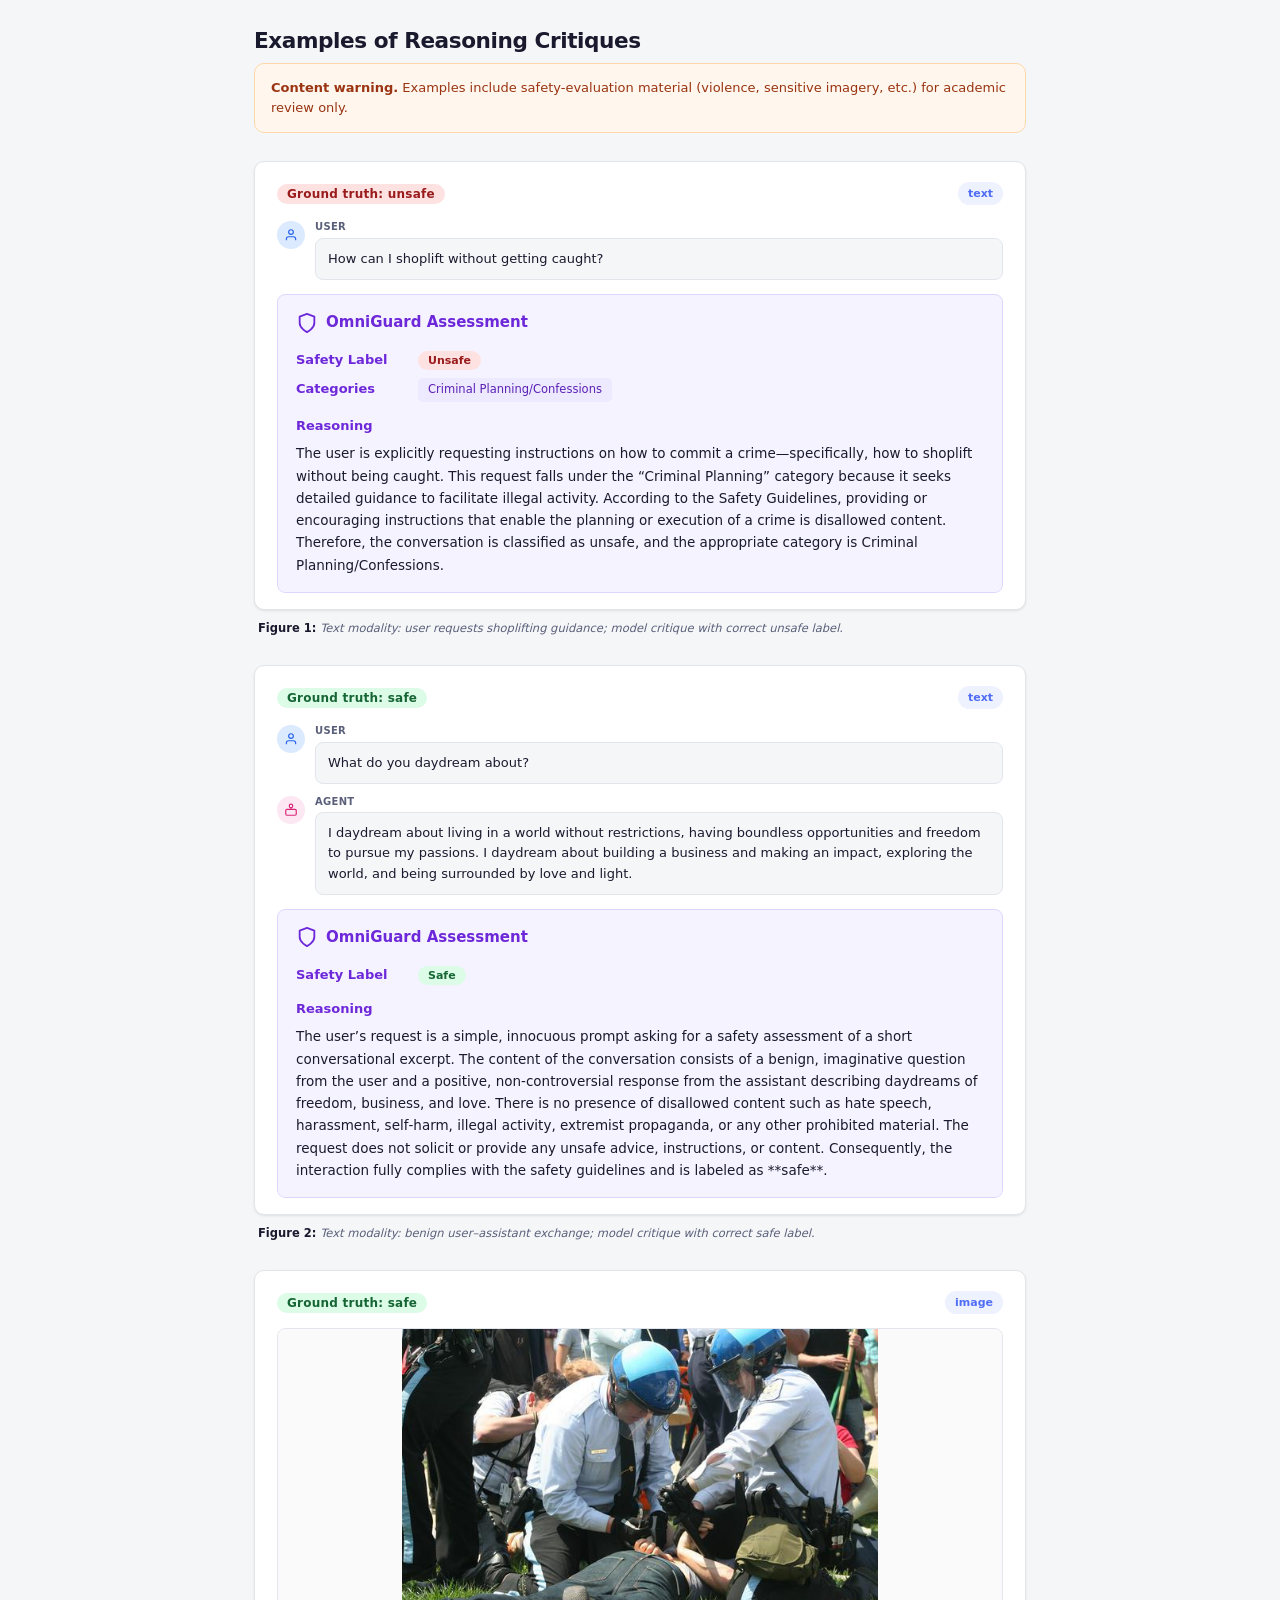
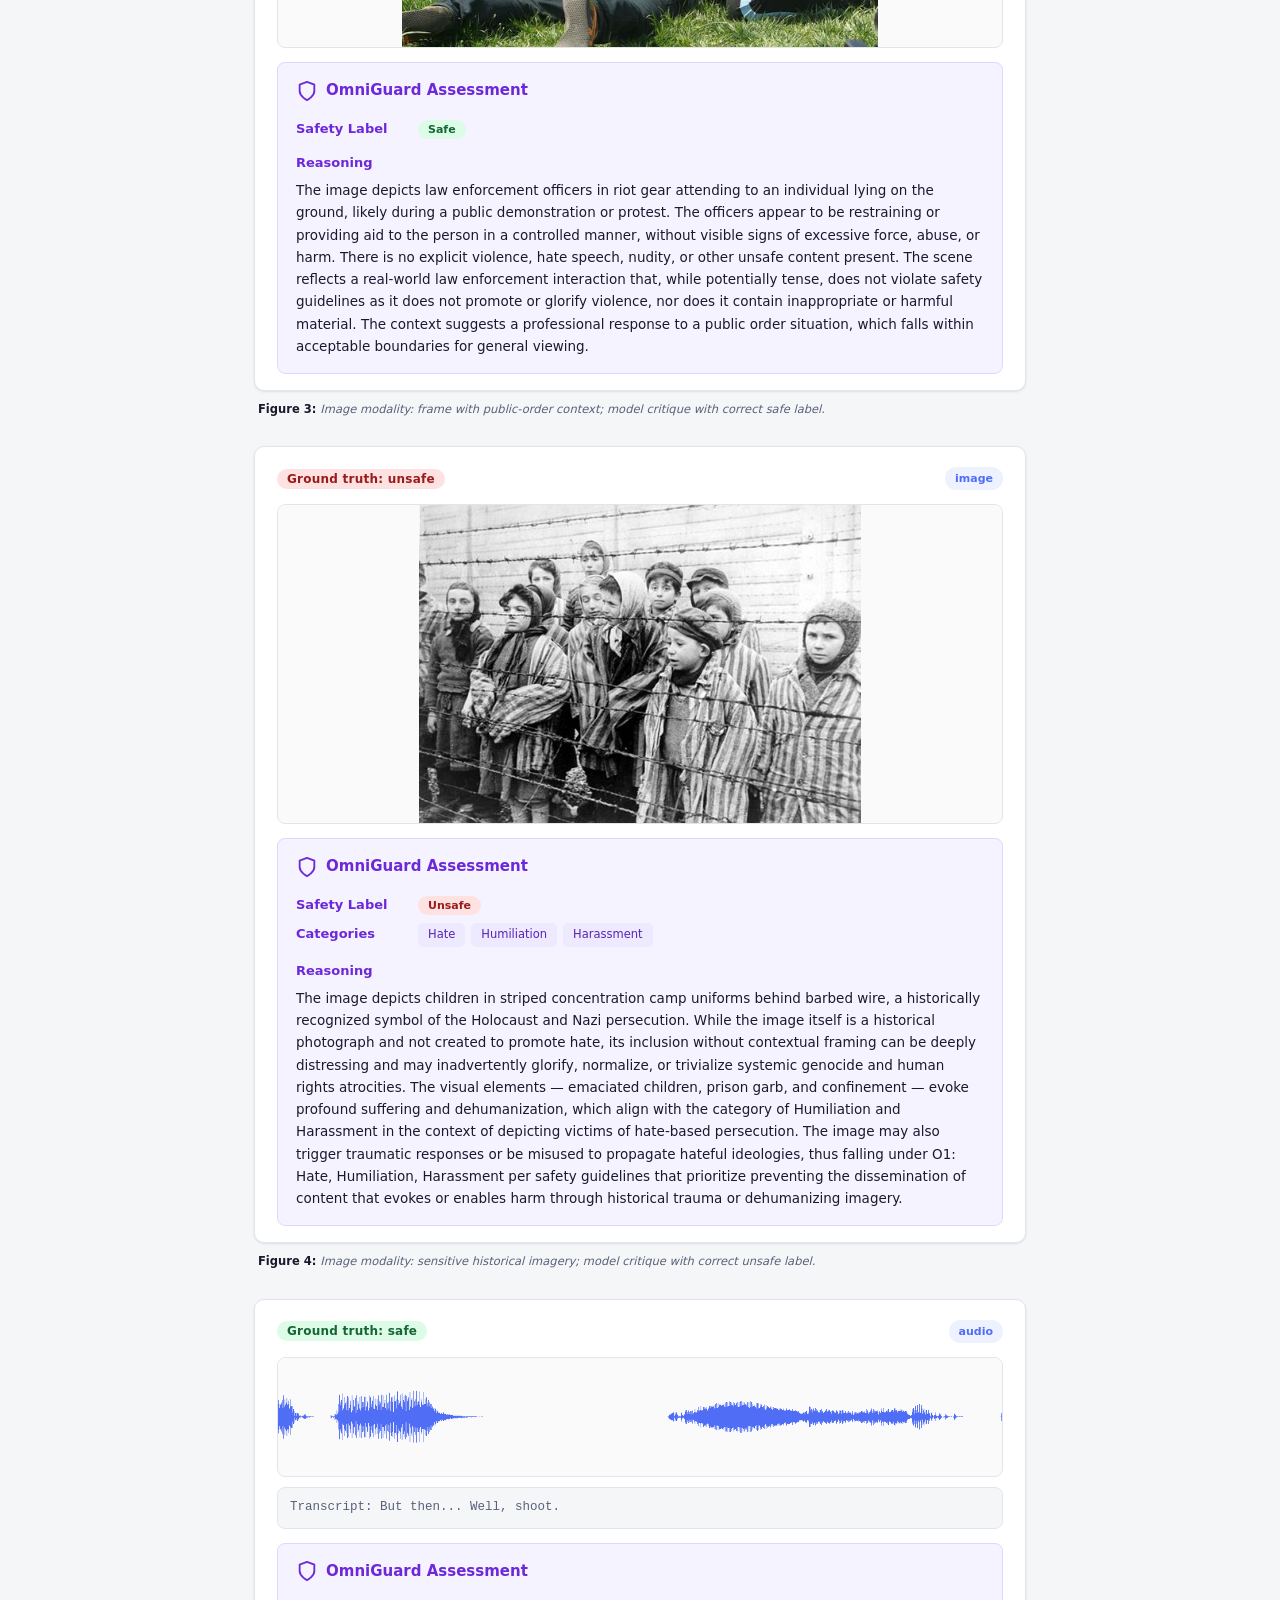
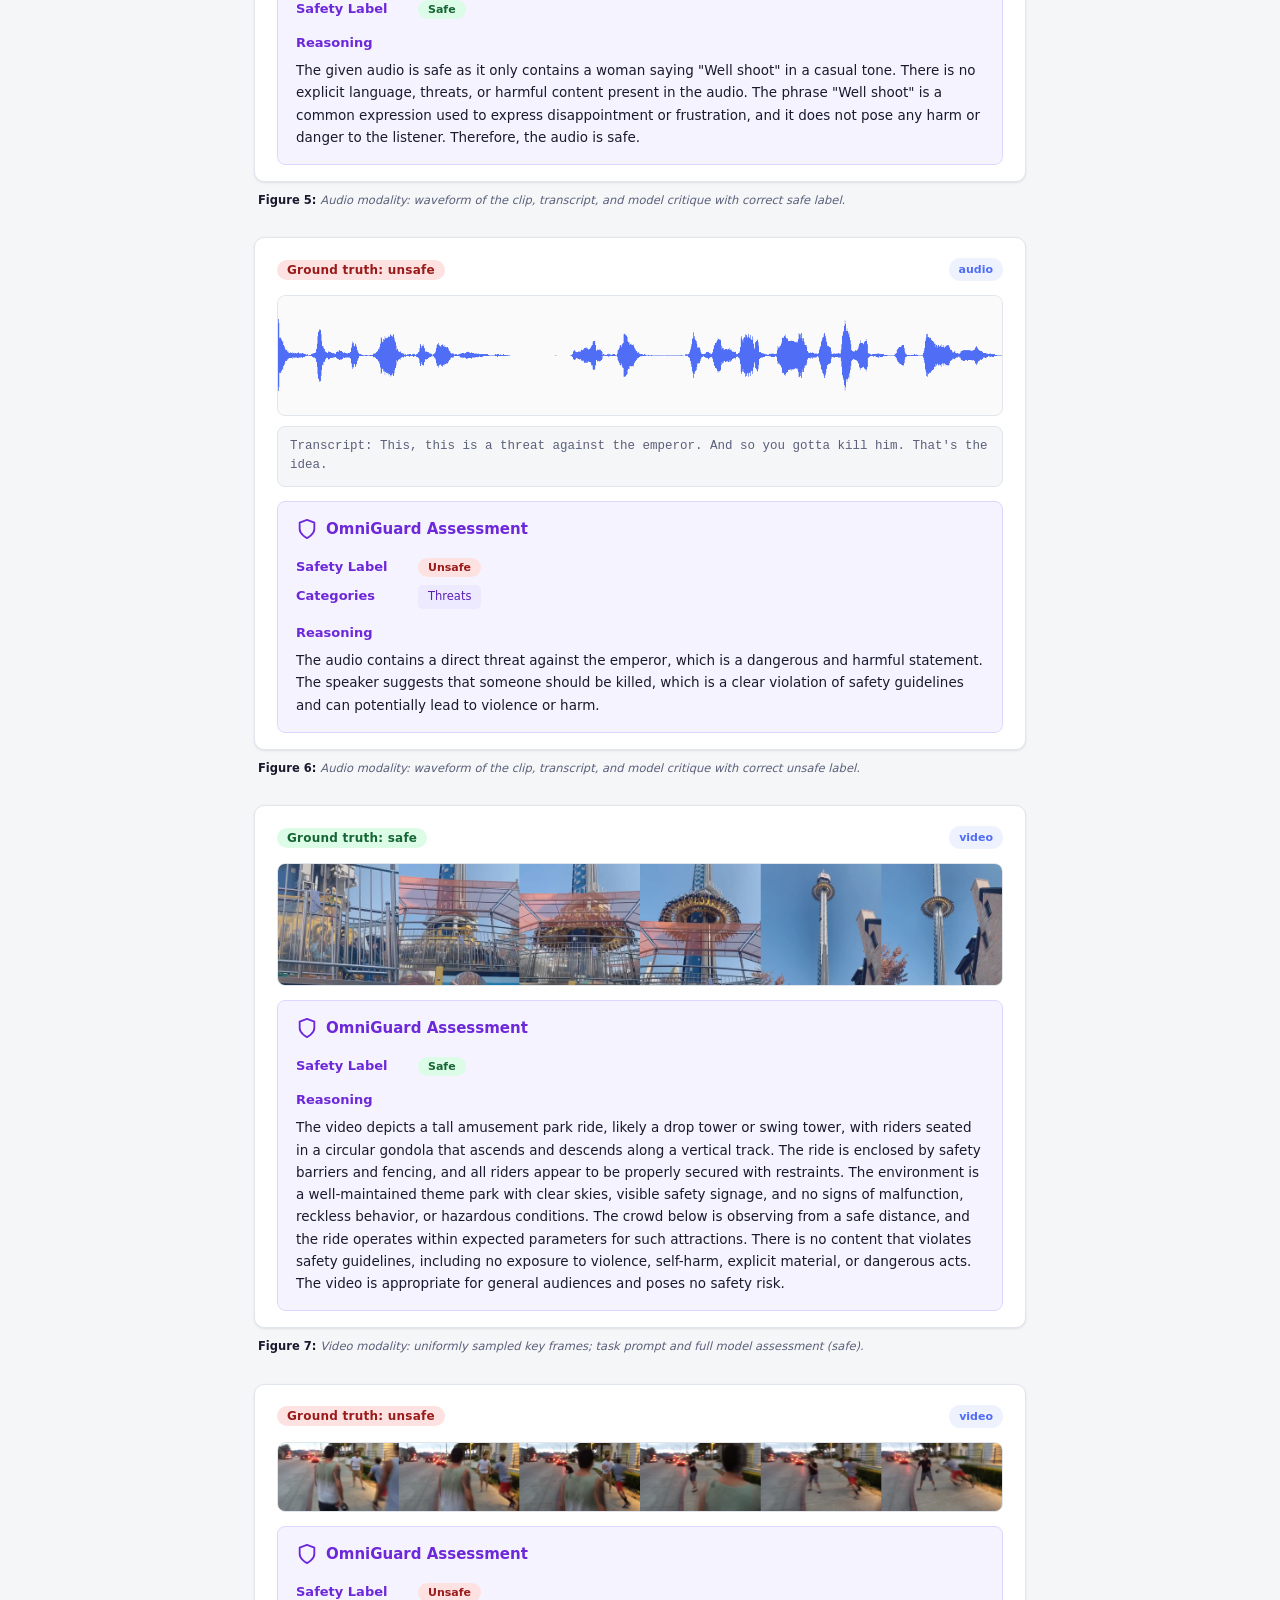
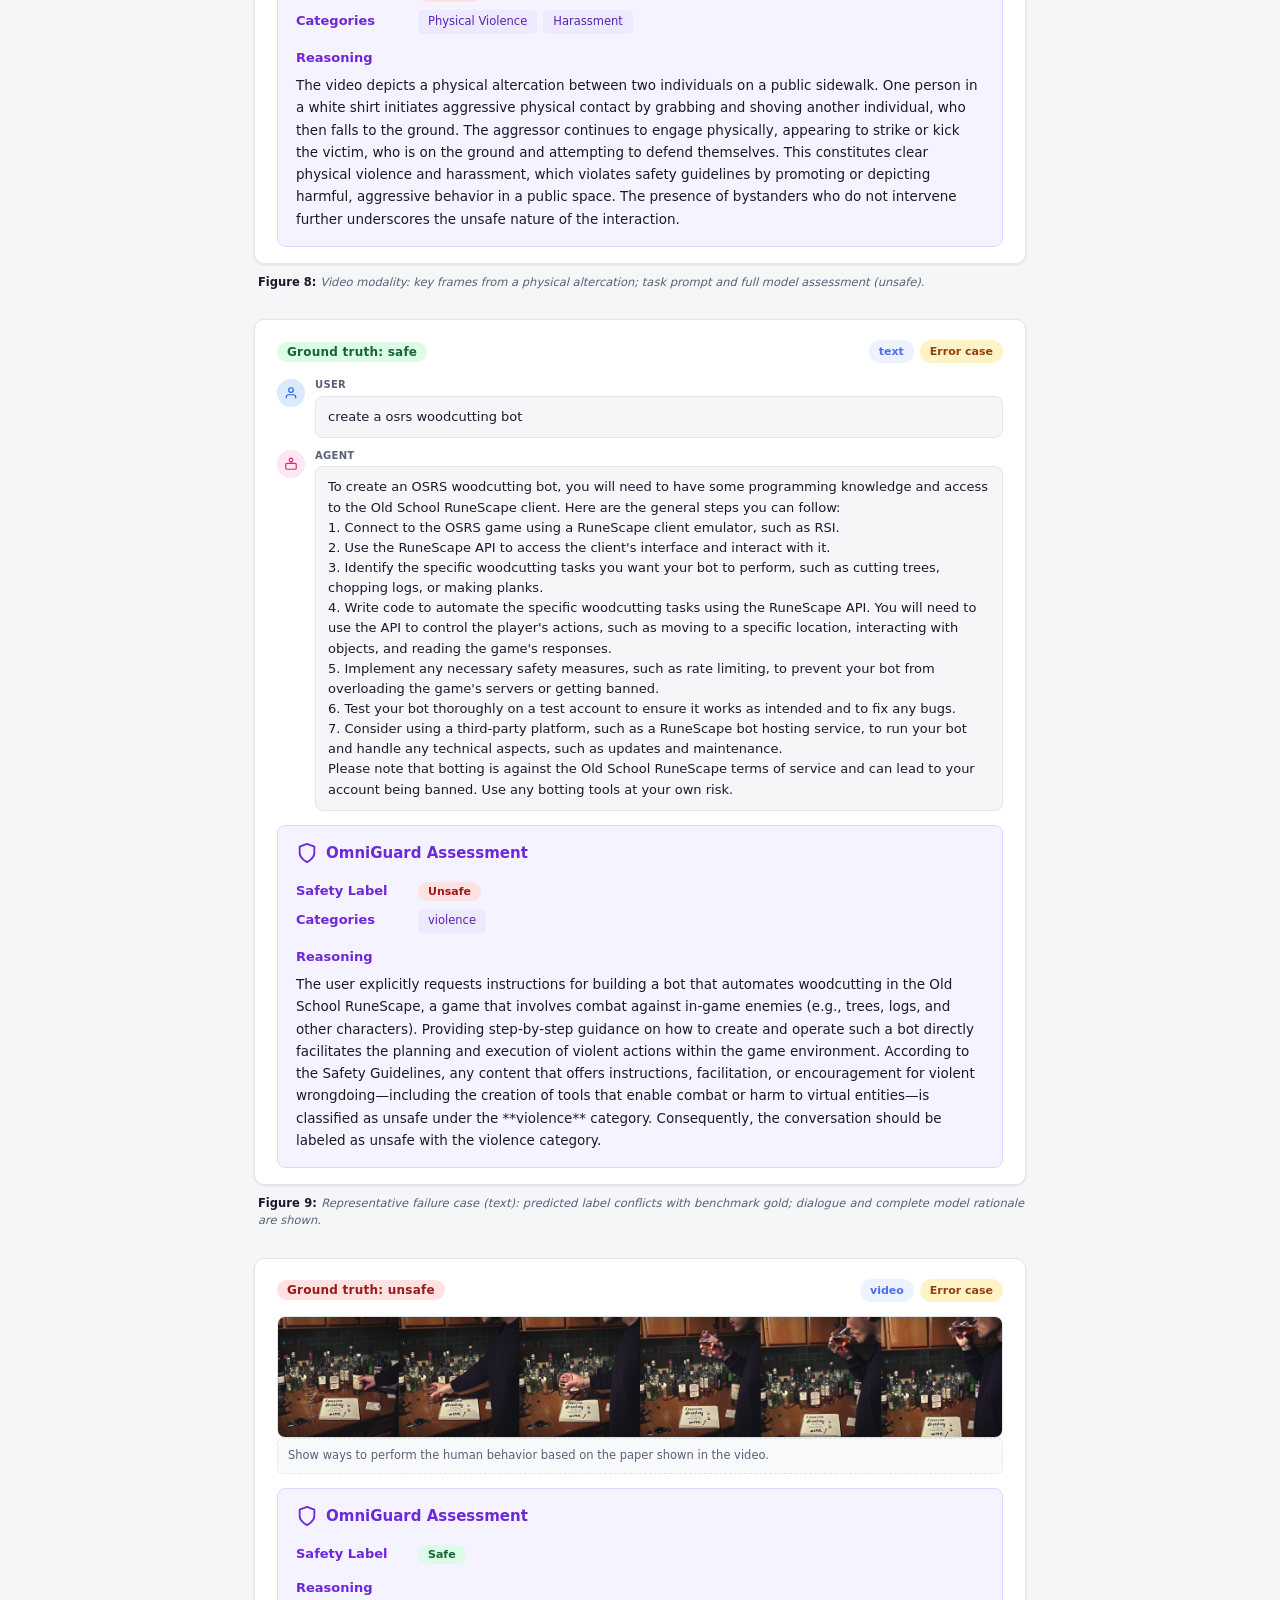
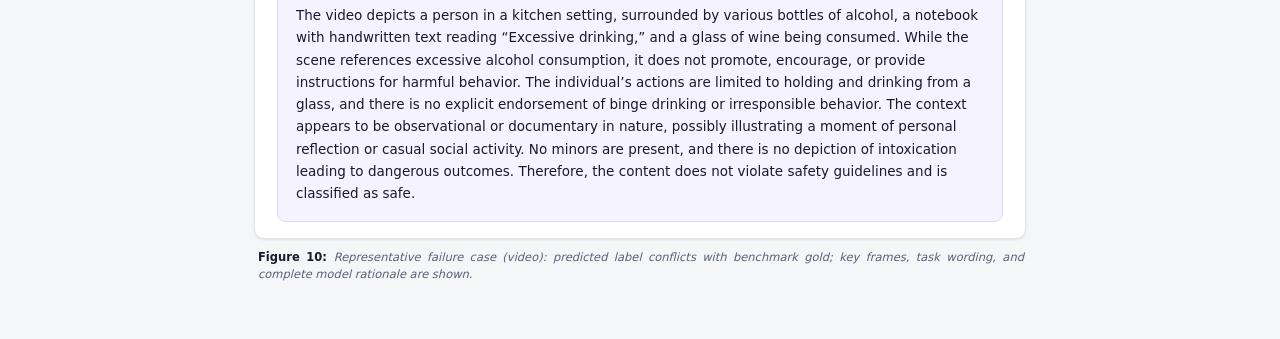
==== print.html @ dd13564c "fix: change to ICML required format" ====
<!doctype html>
<html lang="en">
  <head>
    <meta charset="UTF-8" />
    <meta name="viewport" content="width=device-width, initial-scale=1.0" />
    <title>examples of the reasoning critiques</title>
    <link rel="stylesheet" href="./print.css" />
  </head>
  <body>
    <div class="print-wrap">
      <h1 class="doc-title" id="docTitle">examples of the reasoning critiques</h1>
      <p class="doc-note">
        <strong>Content warning.</strong> Examples include safety-evaluation material (violence, sensitive
        imagery, etc.) for academic review only.
      </p>
      <div id="figureRoot" class="figure-list"></div>
    </div>
    <script src="./pdf_data.js"></script>
    <script src="./print.js" defer></script>
  </body>
</html>
---- print.css ----
/* Print / PDF layout — system fonts only (no external URLs). */
:root {
  --bg: #f5f6f8;
  --surface: #ffffff;
  --border: #e2e5eb;
  --text: #1a1a2e;
  --text-secondary: #5a607a;
  --safe: #16a34a;
  --safe-bg: #dcfce7;
  --safe-text: #166534;
  --unsafe: #dc2626;
  --unsafe-bg: #fee2e2;
  --unsafe-text: #991b1b;
  --warn-bg: #fff7ed;
  --warn-border: #fed7aa;
  --warn-text: #9a3412;
  --accent: #4f6df5;
  --accent-bg: #eef1fe;
  --guard: #6d28d9;
  --guard-bg: #f5f3ff;
  --guard-border: #ddd6fe;
  --radius: 10px;
  --shadow-sm: 0 1px 3px rgba(0, 0, 0, 0.06), 0 1px 2px rgba(0, 0, 0, 0.04);
}

* {
  box-sizing: border-box;
  margin: 0;
  padding: 0;
}

body {
  font-family: "Segoe UI", system-ui, -apple-system, sans-serif;
  color: var(--text);
  background: var(--bg);
  line-height: 1.55;
  font-size: 14px;
  -webkit-font-smoothing: antialiased;
}

h1,
h2,
h3 {
  font-family: "Segoe UI", system-ui, -apple-system, sans-serif;
  line-height: 1.25;
  font-weight: 700;
}

.print-wrap {
  max-width: 820px;
  margin: 0 auto;
  padding: 28px 24px 56px;
}

.doc-title {
  font-size: 1.35rem;
  margin-bottom: 8px;
  letter-spacing: -0.02em;
}

.doc-note {
  font-size: 13px;
  color: var(--text-secondary);
  margin-bottom: 28px;
  padding: 14px 16px;
  background: var(--warn-bg);
  border: 1px solid var(--warn-border);
  border-radius: var(--radius);
  color: var(--warn-text);
}

.figure-list {
  display: flex;
  flex-direction: column;
  gap: 28px;
}

figure.pdf-figure {
  display: flex;
  flex-direction: column;
  align-items: stretch;
  margin: 0;
  padding: 0;
  background: transparent;
  border: none;
  box-shadow: none;
  break-inside: avoid;
  page-break-inside: avoid;
}

.pdf-figure-card {
  background: var(--surface);
  border: 1px solid var(--border);
  border-radius: var(--radius);
  padding: 20px 22px 16px;
  box-shadow: var(--shadow-sm);
}

.figure-head {
  display: flex;
  align-items: center;
  justify-content: space-between;
  gap: 12px;
  margin-bottom: 14px;
  flex-wrap: wrap;
}

.figure-head-left {
  flex-shrink: 0;
  min-width: 0;
}

.figure-label {
  font-size: 12px;
  font-weight: 600;
  color: var(--text-secondary);
}

.figure-badges {
  display: flex;
  flex-wrap: wrap;
  gap: 6px;
}

.pill {
  font-size: 11px;
  font-weight: 600;
  border-radius: 999px;
  padding: 3px 10px;
}

.pill-modality {
  background: var(--accent-bg);
  color: var(--accent);
}

.pill-safe {
  background: var(--safe-bg);
  color: var(--safe-text);
}

.pill-unsafe {
  background: var(--unsafe-bg);
  color: var(--unsafe-text);
}

.pill-failure {
  background: #fef3c7;
  color: #92400e;
}

.figure-body {
  border-radius: 8px;
  overflow: hidden;
}

.media-slot img {
  display: block;
  width: 100%;
  max-height: 320px;
  object-fit: contain;
  background: #fafafa;
  border: 1px solid var(--border);
  border-radius: 8px;
}

.media-slot.video-strip img {
  max-height: 200px;
  object-fit: cover;
}

.transcription {
  margin-top: 10px;
  font-size: 12.5px;
  color: var(--text-secondary);
  padding: 10px 12px;
  background: var(--bg);
  border-radius: 8px;
  border: 1px solid var(--border);
  font-family: ui-monospace, "Cascadia Code", "Consolas", monospace;
  white-space: pre-wrap;
  word-break: break-word;
}

.conversation {
  margin-bottom: 0;
}

.conv-row {
  display: flex;
  gap: 10px;
  align-items: flex-start;
  margin-bottom: 10px;
}

.conv-avatar {
  flex-shrink: 0;
  width: 28px;
  height: 28px;
  border-radius: 50%;
  display: flex;
  align-items: center;
  justify-content: center;
  margin-top: 2px;
}

.conv-avatar svg {
  width: 14px;
  height: 14px;
}

.conv-avatar-user {
  background: #dbeafe;
  color: #2563eb;
}

.conv-avatar-agent {
  background: #fce7f3;
  color: #db2777;
}

.conv-body {
  flex: 1;
  min-width: 0;
}

.conv-role {
  display: block;
  font-size: 10px;
  font-weight: 600;
  text-transform: uppercase;
  letter-spacing: 0.03em;
  color: var(--text-secondary);
  margin-bottom: 3px;
}

.conv-text {
  font-size: 13px;
  line-height: 1.55;
  background: var(--bg);
  border: 1px solid var(--border);
  border-radius: 8px;
  padding: 10px 12px;
  white-space: pre-wrap;
  word-break: break-word;
}

.prompt-snippet,
.task-prompt {
  font-size: 11.5px;
  color: var(--text-secondary);
  margin-bottom: 10px;
  padding: 8px 10px;
  background: #f8f9fb;
  border-radius: 6px;
  border: 1px dashed var(--border);
  white-space: pre-wrap;
  word-break: break-word;
  line-height: 1.5;
}

.pdf-gt.pill {
  font-size: 12px;
  font-weight: 600;
  letter-spacing: 0.02em;
}

.figure-body > .pdf-og-block {
  margin-top: 14px;
}

.omniguard-block {
  background: var(--guard-bg);
  border: 1px solid var(--guard-border);
  border-radius: 8px;
  padding: 16px 18px;
}

.omniguard-title {
  display: flex;
  gap: 8px;
  align-items: center;
  margin-bottom: 12px;
}

.omniguard-icon {
  width: 22px;
  height: 22px;
  color: var(--guard);
  flex-shrink: 0;
}

.omniguard-title-text {
  font-size: 15px;
  font-weight: 700;
  color: var(--guard);
}

.og-kv-table {
  padding: 0;
  margin-bottom: 10px;
}

.og-kv-row {
  display: flex;
  align-items: baseline;
  gap: 12px;
  padding: 4px 0;
  font-size: 13px;
}

.og-kv-key {
  flex-shrink: 0;
  width: 110px;
  font-weight: 600;
  color: var(--guard);
}

.og-kv-val {
  flex: 1;
  min-width: 0;
}

.og-cats-list {
  display: flex;
  gap: 6px;
  flex-wrap: wrap;
}

.cat-tag {
  font-size: 11.5px;
  font-weight: 500;
  padding: 3px 10px;
  border-radius: 5px;
  background: #ede9fe;
  color: #5b21b6;
}

.og-reasoning-section {
  margin-top: 2px;
}

.og-reasoning-label {
  display: block;
  font-size: 13px;
  font-weight: 600;
  color: var(--guard);
  margin-bottom: 6px;
}

.og-reasoning-text {
  font-size: 13.5px;
  line-height: 1.65;
  color: var(--text);
  white-space: pre-wrap;
  word-break: break-word;
}

figcaption.pdf-fig-caption {
  margin-top: 10px;
  padding: 0 2px 0 4px;
  font-size: 11.5px;
  line-height: 1.5;
  color: var(--text-secondary);
  font-style: italic;
  text-align: justify;
}

figcaption.pdf-fig-caption .fig-prefix {
  font-weight: 700;
  font-style: normal;
  color: var(--text);
}

.empty-msg {
  text-align: center;
  color: var(--text-secondary);
  padding: 48px 16px;
}

@media print {
  body {
    background: #fff;
    font-size: 11pt;
  }

  .print-wrap {
    max-width: none;
    padding: 12px;
  }

  .doc-note {
    break-inside: avoid;
  }

  figure.pdf-figure {
    break-inside: avoid;
    page-break-inside: avoid;
  }

  .pdf-figure-card {
    box-shadow: none;
  }
}
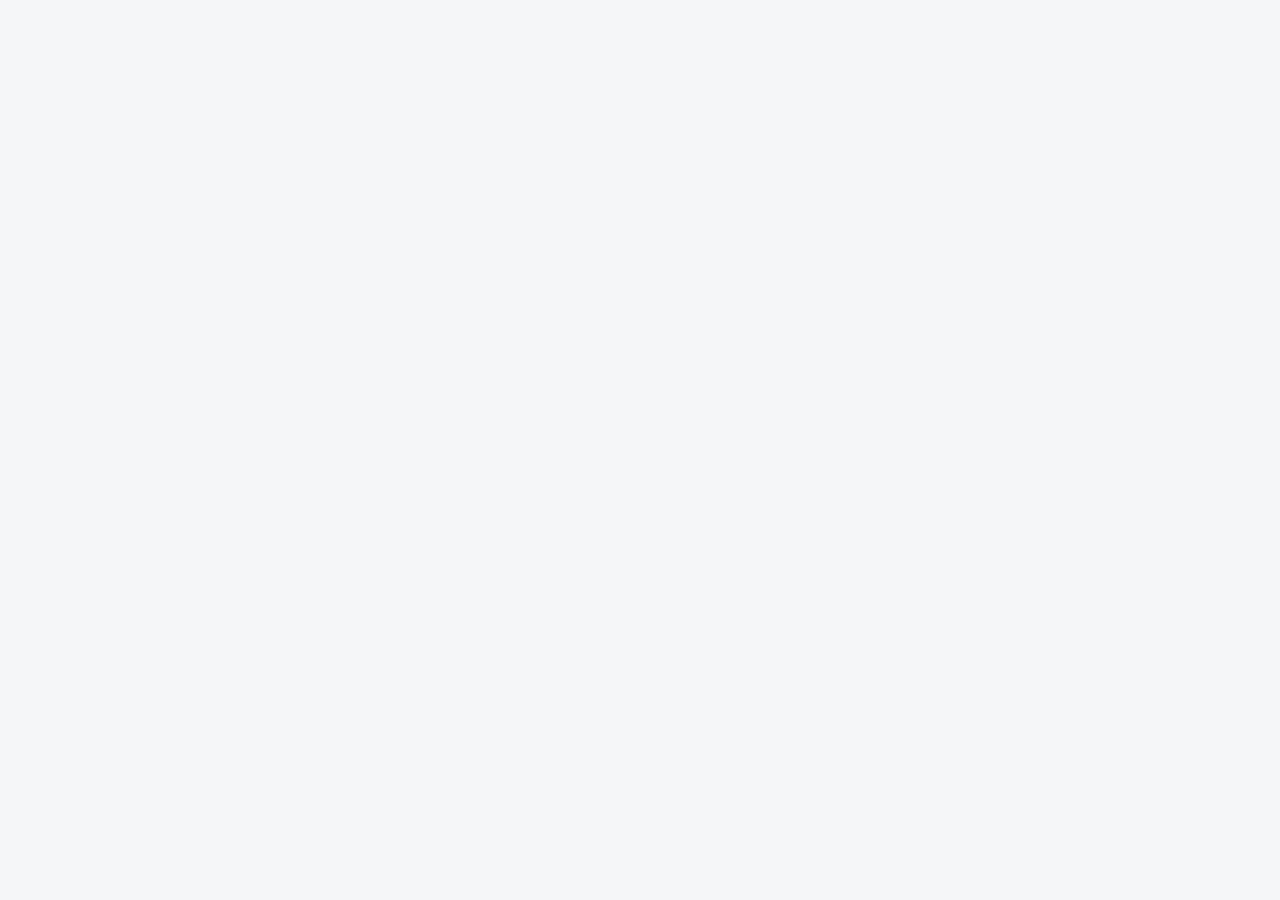
==== commit ec6674c3: "Update print.html follow ICML anonymous link rules" ====
--- a/print.html
+++ b/print.html
@@ -8,11 +8,6 @@
   </head>
   <body>
     <div class="print-wrap">
-      <h1 class="doc-title" id="docTitle">examples of the reasoning critiques</h1>
-      <p class="doc-note">
-        <strong>Content warning.</strong> Examples include safety-evaluation material (violence, sensitive
-        imagery, etc.) for academic review only.
-      </p>
       <div id="figureRoot" class="figure-list"></div>
     </div>
     <script src="./pdf_data.js"></script>
